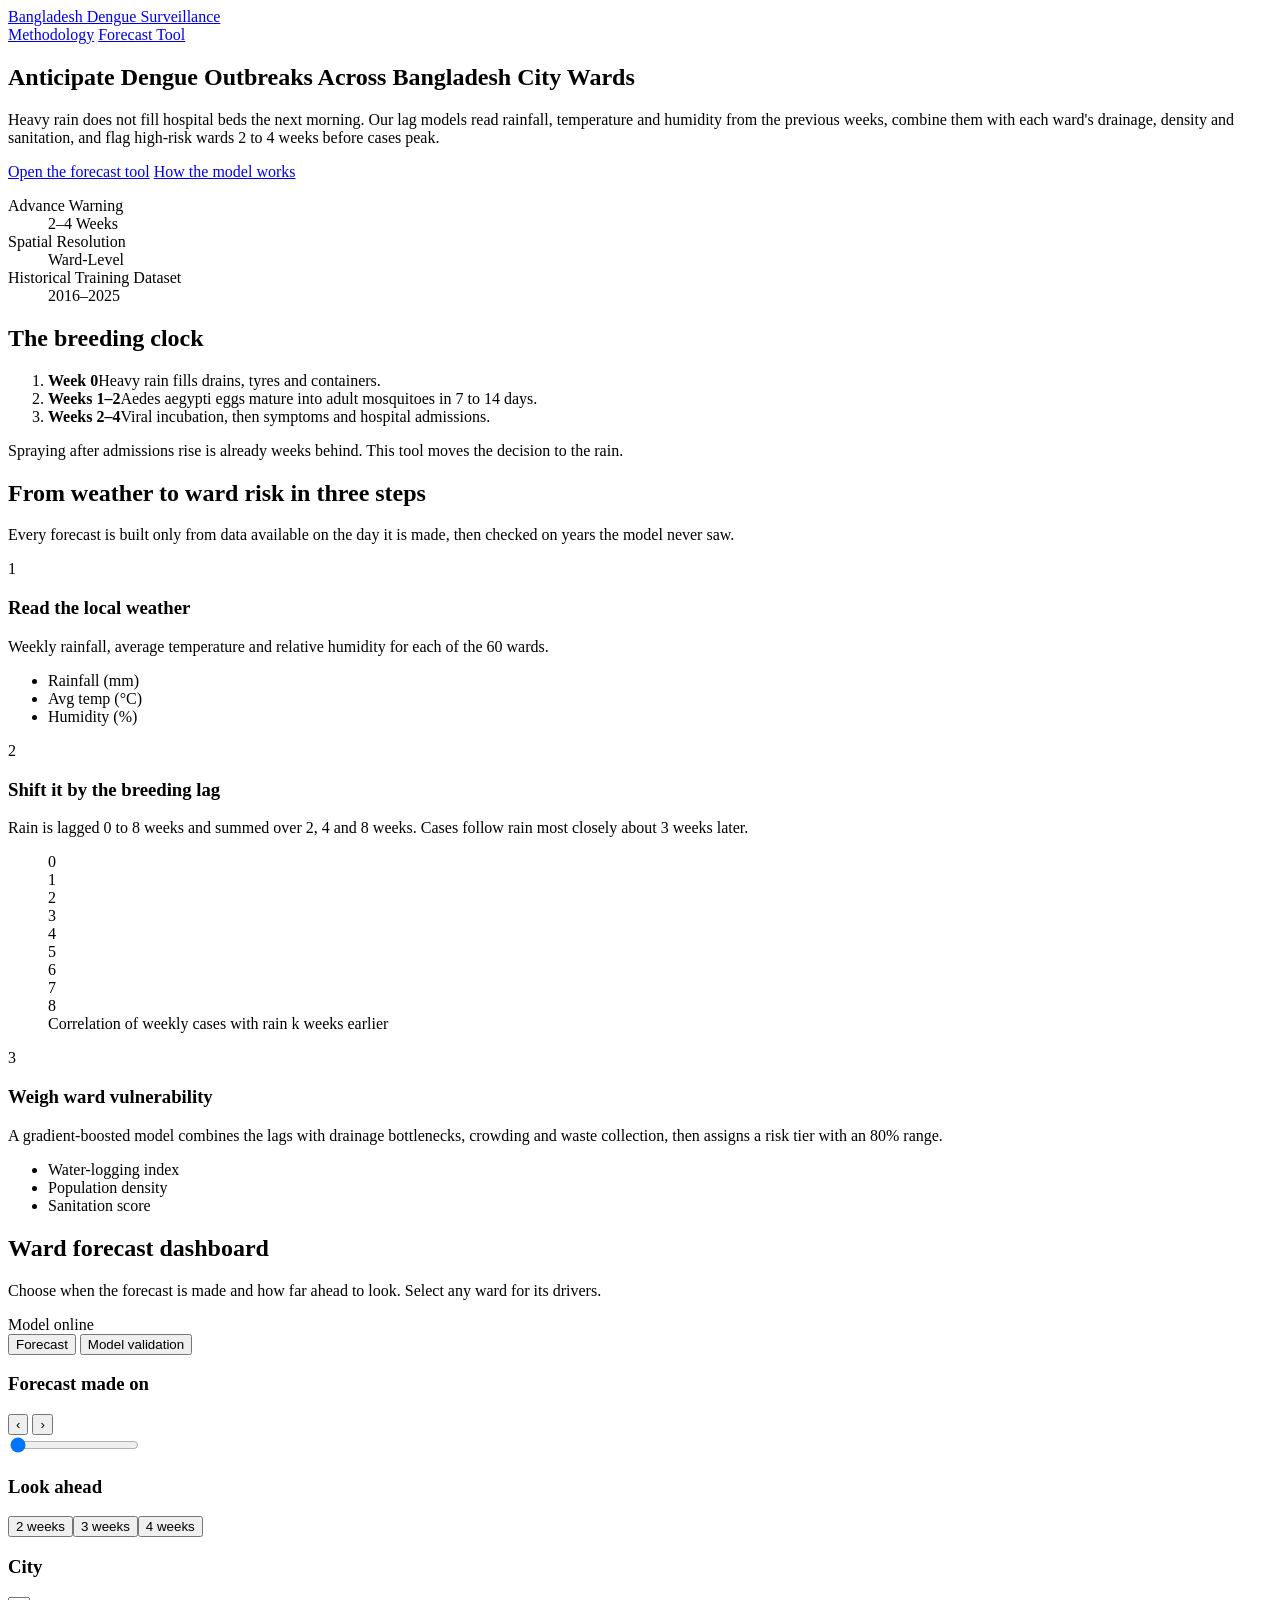
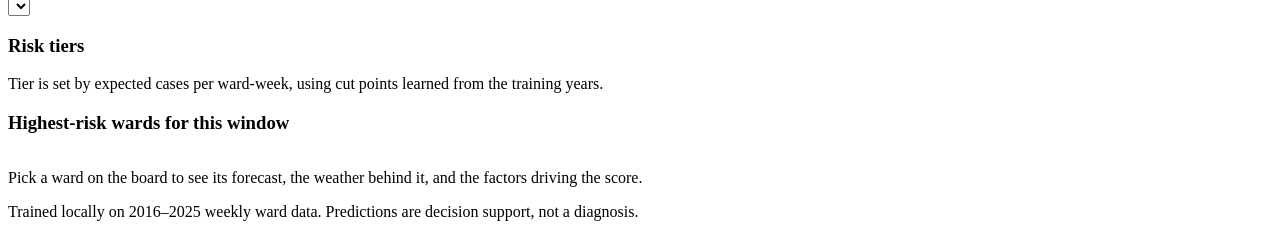
==== static/index.html @ 3d971456 "All files updated" ====
<!doctype html>
<html lang="en">
<head>
  <meta charset="utf-8">
  <meta name="viewport" content="width=device-width, initial-scale=1">
  <meta name="description" content="Ward-level dengue outbreak risk for Bangladesh city corporations, 2 to 4 weeks ahead, from rainfall, temperature and humidity lags.">
  <meta name="theme-color" content="#f8fafc">
  <title>Bangladesh Dengue Surveillance | Ward-level outbreak forecast</title>
  <link rel="stylesheet" href="static/styles.css">
</head>
<body>

<!-- ============ Floating island navigation ============ -->
<header class="lp-nav" role="banner">
  <a class="lp-nav__brand" href="#top" aria-label="Bangladesh Dengue Surveillance, back to top">
    <span class="lp-nav__brand-text">Bangladesh Dengue Surveillance</span>
  </a>
  <nav class="lp-nav__links" aria-label="Primary">
    <a class="lp-nav__ghost" href="#how-it-works">Methodology</a>
    <a class="lp-nav__cta" href="#live-dashboard">Forecast Tool</a>
  </nav>
</header>

<main id="top">

  <!-- ============ Hero ============ -->
  <section class="lp-hero" aria-labelledby="hero-title">
    <div class="lp-hero__inner">
      <div class="lp-hero__copy">
        
        <h1 id="hero-title">Anticipate Dengue Outbreaks Across Bangladesh City Wards</h1>
        <p class="lp-hero__lede">Heavy rain does not fill hospital beds the next morning. Our lag models read rainfall, temperature and humidity from the previous weeks, combine them with each ward's drainage, density and sanitation, and flag high-risk wards 2 to 4 weeks before cases peak.</p>
        <div class="lp-hero__actions">
          <a class="btn btn--primary" href="#live-dashboard">Open the forecast tool</a>
          <a class="btn btn--ghost" href="#how-it-works">How the model works</a>
        </div>
        <dl class="lp-metrics">
          <div><dt>Advance Warning</dt><dd>2&ndash;4 Weeks</dd></div>
          <div><dt>Spatial Resolution</dt><dd>Ward-Level</dd></div>
          <div><dt>Historical Training Dataset</dt><dd>2016&ndash;2025</dd></div>
        </dl>
      </div>

      <aside class="lp-hero__panel" aria-label="The breeding clock">
        <h2>The breeding clock</h2>
        <ol class="clock">
          <li><b>Week 0</b><span>Heavy rain fills drains, tyres and containers.</span></li>
          <li><b>Weeks 1&ndash;2</b><span>Aedes aegypti eggs mature into adult mosquitoes in 7 to 14 days.</span></li>
          <li><b>Weeks 2&ndash;4</b><span>Viral incubation, then symptoms and hospital admissions.</span></li>
        </ol>
        <p class="clock__foot">Spraying after admissions rise is already weeks behind. This tool moves the decision to the rain.</p>
      </aside>
    </div>
  </section>

  <!-- ============ Methodology ============ -->
  <section id="how-it-works" class="section" aria-labelledby="method-title">
    <div class="section__head">
      <h2 id="method-title">From weather to ward risk in three steps</h2>
      <p>Every forecast is built only from data available on the day it is made, then checked on years the model never saw.</p>
    </div>
    <div class="steps">
      <article class="step-card">
        <span class="step-card__no" aria-hidden="true">1</span>
        <h3>Read the local weather</h3>
        <p>Weekly rainfall, average temperature and relative humidity for each of the 60 wards.</p>
        <ul class="tags"><li>Rainfall (mm)</li><li>Avg temp (&deg;C)</li><li>Humidity (%)</li></ul>
      </article>
      <article class="step-card">
        <span class="step-card__no" aria-hidden="true">2</span>
        <h3>Shift it by the breeding lag</h3>
        <p>Rain is lagged 0 to 8 weeks and summed over 2, 4 and 8 weeks. Cases follow rain most closely about 3 weeks later.</p>
        <figure class="lagbars" aria-label="Correlation of cases with rainfall by lag, weeks 0 to 8">
          <div style="--v:.53"><i></i><span>0</span></div>
          <div style="--v:.59"><i></i><span>1</span></div>
          <div style="--v:.67"><i></i><span>2</span></div>
          <div class="is-peak" style="--v:.75"><i></i><span>3</span></div>
          <div style="--v:.68"><i></i><span>4</span></div>
          <div style="--v:.54"><i></i><span>5</span></div>
          <div style="--v:.50"><i></i><span>6</span></div>
          <div style="--v:.46"><i></i><span>7</span></div>
          <div style="--v:.41"><i></i><span>8</span></div>
          <figcaption>Correlation of weekly cases with rain k weeks earlier</figcaption>
        </figure>
      </article>
      <article class="step-card">
        <span class="step-card__no" aria-hidden="true">3</span>
        <h3>Weigh ward vulnerability</h3>
        <p>A gradient-boosted model combines the lags with drainage bottlenecks, crowding and waste collection, then assigns a risk tier with an 80% range.</p>
        <ul class="tags"><li>Water-logging index</li><li>Population density</li><li>Sanitation score</li></ul>
      </article>
    </div>
  </section>

  <!-- ============ Live forecast dashboard ============ -->
  <section id="live-dashboard" class="section section--dash" aria-labelledby="dash-title">
    <div class="dash-head">
      <div>
        <h2 id="dash-title">Ward forecast dashboard</h2>
        <p class="dash-head__sub">Choose when the forecast is made and how far ahead to look. Select any ward for its drivers.</p>
      </div>
      <div class="dash-head__side">
        <span class="status"><span class="pulse-dot" aria-hidden="true"></span>Model online</span>
        <nav class="tabs" role="tablist" aria-label="Views">
          <button type="button" role="tab" id="tab-forecast" aria-selected="true" data-view="forecast">Forecast</button>
          <button type="button" role="tab" id="tab-validation" aria-selected="false" data-view="validation">Model validation</button>
        </nav>
      </div>
    </div>

    <!-- Forecast view -->
    <div id="view-forecast" class="layout">
      <aside class="rail" aria-label="Forecast controls">
        <section class="ctl">
          <h3 class="ctl__title">Forecast made on</h3>
          <div class="datebox">
            <button type="button" id="prev" class="step" aria-label="Previous week">&lsaquo;</button>
            <output id="origin-label" class="origin" aria-live="polite"></output>
            <button type="button" id="next" class="step" aria-label="Next week">&rsaquo;</button>
          </div>
          <input id="origin-slider" type="range" min="0" value="0" aria-label="Forecast origin week">
          <div class="presets" id="presets"></div>
        </section>
        <section class="ctl">
          <h3 class="ctl__title">Look ahead</h3>
          <div class="seg" id="horizon" role="group" aria-label="Lead time in weeks">
            <button type="button" data-h="2">2 weeks</button><button type="button" data-h="3" class="on">3 weeks</button><button type="button" data-h="4">4 weeks</button>
          </div>
          <p class="hint" id="target-note"></p>
        </section>
        <section class="ctl">
          <h3 class="ctl__title"><label for="city">City</label></h3>
          <select id="city" aria-label="City filter"></select>
        </section>
        <section class="ctl">
          <h3 class="ctl__title">Risk tiers</h3>
          <ul class="legend" id="legend"></ul>
          <p class="hint">Tier is set by expected cases per ward-week, using cut points learned from the training years.</p>
        </section>
      </aside>

      <section class="center">
        <div class="summary" id="summary" aria-live="polite"></div>
        <div class="board" id="board" aria-label="Ward risk board"></div>
        <div class="panel">
          <h3 class="panel__title">Highest-risk wards for this window</h3>
          <table class="rank" id="rank"></table>
        </div>
      </section>

      <aside class="detail" id="detail" aria-live="polite">
        <p class="empty">Pick a ward on the board to see its forecast, the weather behind it, and the factors driving the score.</p>
      </aside>
    </div>

    <!-- Validation view -->
    <div id="view-validation" class="validation" hidden></div>
  </section>

</main>

<footer class="foot">
  <p>Trained locally on 2016&ndash;2025 weekly ward data. Predictions are decision support, not a diagnosis. <span id="trained"></span></p>
</footer>

<script src="static/app.js"></script>
</body>
</html>
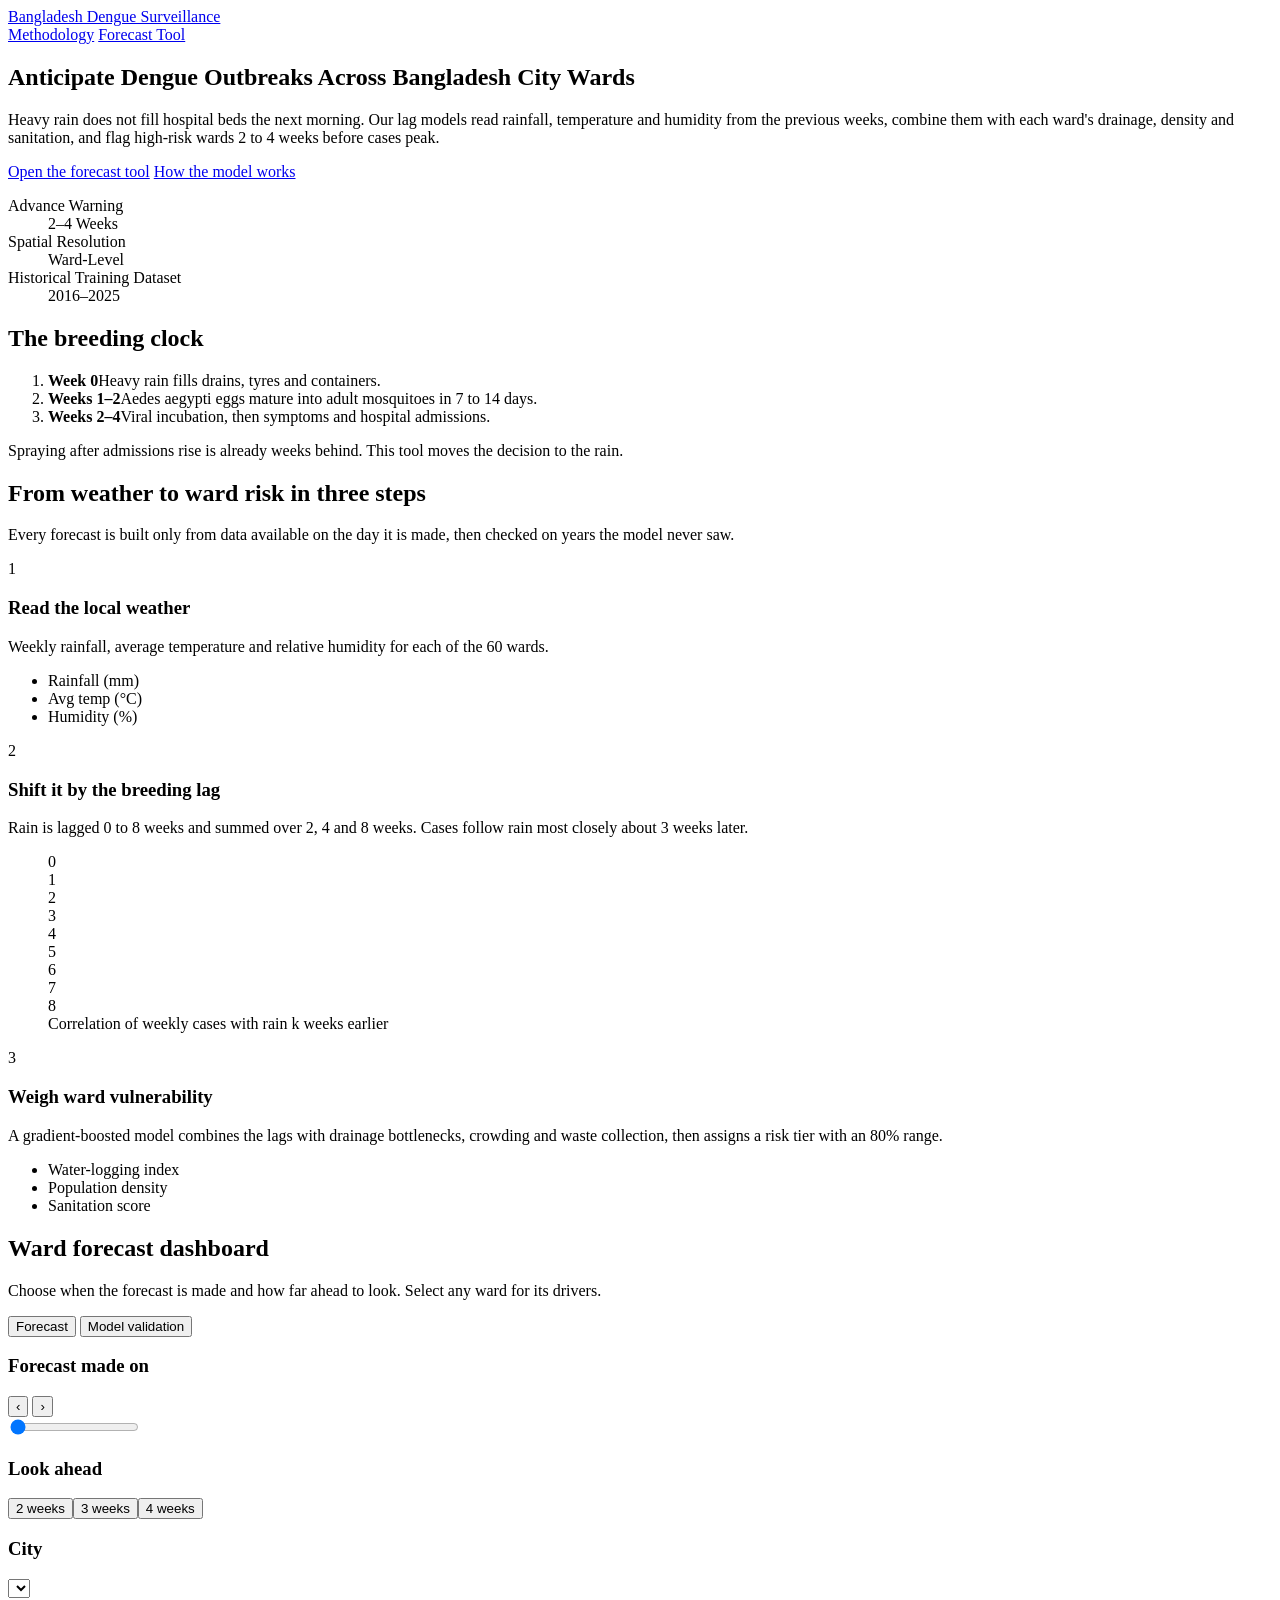
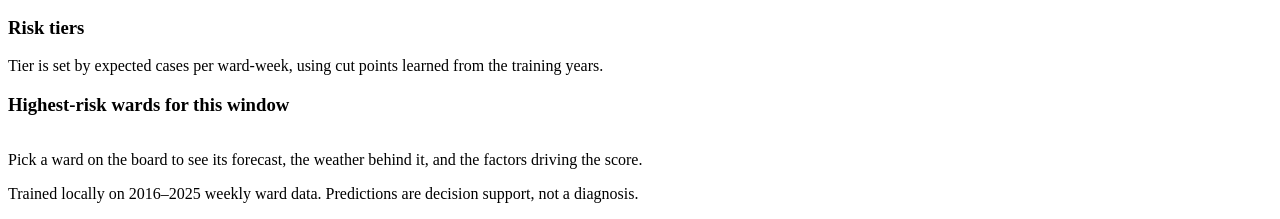
==== commit bebea57d: "removed model status heading" ====
--- a/static/index.html
+++ b/static/index.html
@@ -100,7 +100,7 @@
         <p class="dash-head__sub">Choose when the forecast is made and how far ahead to look. Select any ward for its drivers.</p>
       </div>
       <div class="dash-head__side">
-        <span class="status"><span class="pulse-dot" aria-hidden="true"></span>Model online</span>
+        <span class="status"><span class="pulse-dot" aria-hidden="true">
         <nav class="tabs" role="tablist" aria-label="Views">
           <button type="button" role="tab" id="tab-forecast" aria-selected="true" data-view="forecast">Forecast</button>
           <button type="button" role="tab" id="tab-validation" aria-selected="false" data-view="validation">Model validation</button>
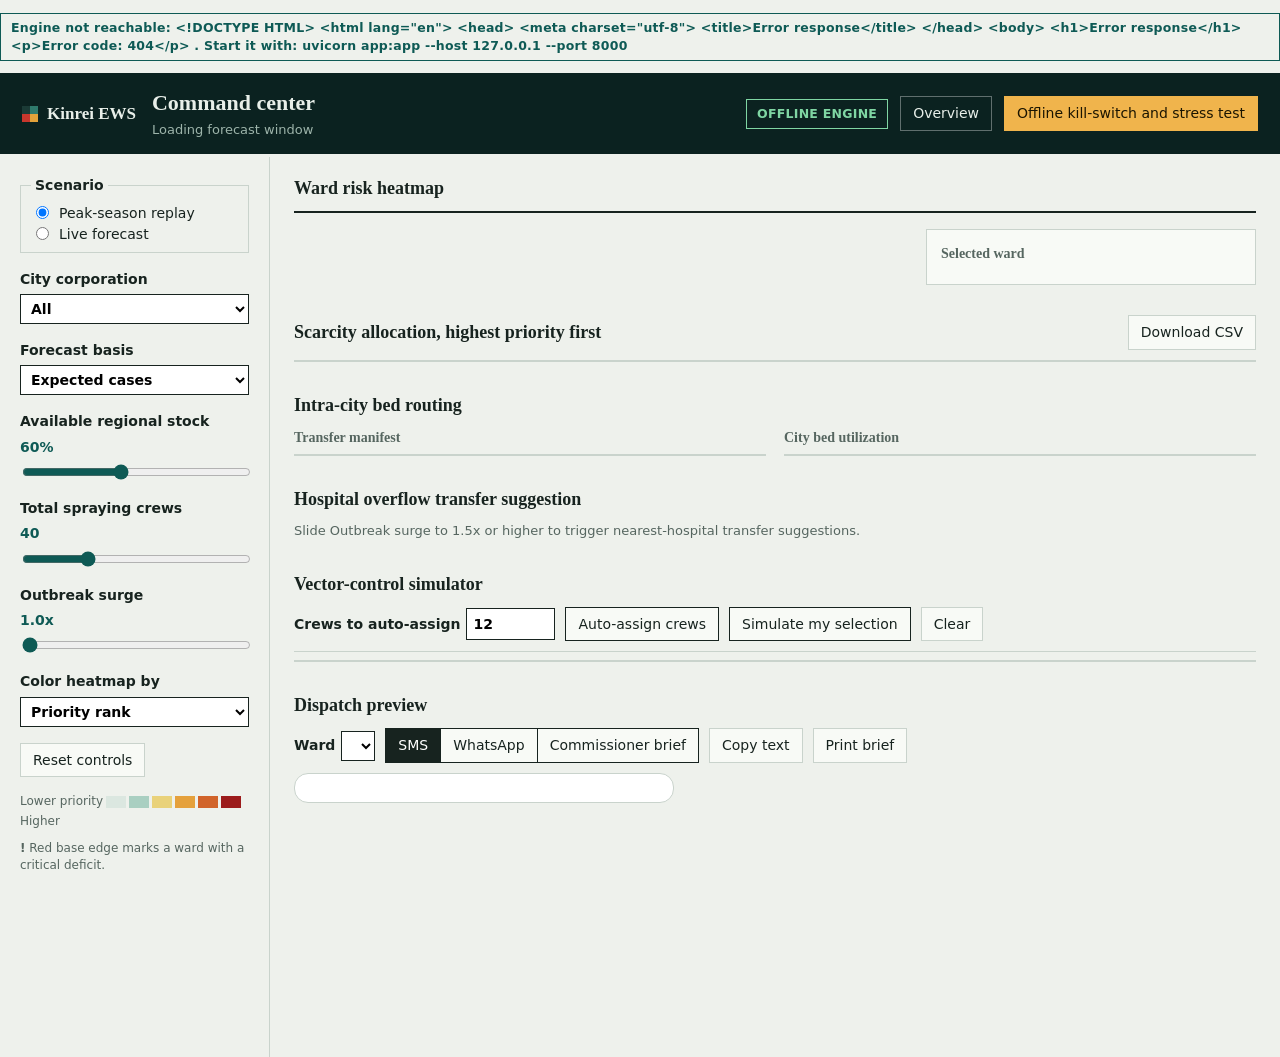
==== commit cebaf92a: "updated rest of the front end" ====
--- a/static/index.html
+++ b/static/index.html
@@ -1,168 +1,146 @@
 <!doctype html>
 <html lang="en">
 <head>
-  <meta charset="utf-8">
-  <meta name="viewport" content="width=device-width, initial-scale=1">
-  <meta name="description" content="Ward-level dengue outbreak risk for Bangladesh city corporations, 2 to 4 weeks ahead, from rainfall, temperature and humidity lags.">
-  <meta name="theme-color" content="#f8fafc">
-  <title>Bangladesh Dengue Surveillance | Ward-level outbreak forecast</title>
-  <link rel="stylesheet" href="static/styles.css">
+<meta charset="utf-8">
+<meta name="viewport" content="width=device-width, initial-scale=1">
+<title>Command center | Kinrei EWS</title>
+<link rel="icon" href="/static/logo.png">
+<link rel="stylesheet" href="/static/styles.css">
 </head>
 <body>
+<a class="skip" href="#content">Skip to results</a>
+<header class="top">
+  <div class="title">
+    <a class="brand" href="/"><span class="brand-mark" aria-hidden="true"></span>Kinrei EWS</a>
+    <h1>Command center</h1>
+    <p id="asof" class="sub">Loading forecast window</p>
+  </div>
+  <div class="top-actions">
+    <span id="mode" class="mode" role="status"> OFFLINE ENGINE </span>
+    <a class="linkbtn" href="/">Overview</a>
+    <button id="stressBtn" class="primary">Offline kill-switch and stress test</button>
+  </div>
+</header>
+<div id="progress" class="progress" aria-hidden="true"></div>
+<div id="toast" class="toast" role="alert" hidden></div>
 
-<!-- ============ Floating island navigation ============ -->
-<header class="lp-nav" role="banner">
-  <a class="lp-nav__brand" href="#top" aria-label="Bangladesh Dengue Surveillance, back to top">
-    <span class="lp-nav__brand-text">Bangladesh Dengue Surveillance</span>
-  </a>
-  <nav class="lp-nav__links" aria-label="Primary">
-    <a class="lp-nav__ghost" href="#how-it-works">Methodology</a>
-    <a class="lp-nav__cta" href="#live-dashboard">Forecast Tool</a>
-  </nav>
-</header>
+<div class="shell">
+  <aside class="rail" aria-label="Controls">
+    <fieldset>
+      <legend>Scenario</legend>
+      <label class="radio"><input type="radio" name="scenario" value="peak" checked> <span id="lblPeak">Peak-season replay</span></label>
+      <label class="radio"><input type="radio" name="scenario" value="live"> <span id="lblLive">Live forecast</span></label>
+    </fieldset>
+    <label>City corporation
+      <select id="city"><option>All</option></select>
+    </label>
+    <label>Forecast basis
+      <select id="basis"><option value="expected">Expected cases</option><option value="upper">Upper bound (q90)</option></select>
+    </label>
+    <label>Available regional stock <output id="stockO">60%</output>
+      <input id="stock" type="range" min="30" max="100" step="5" value="60">
+    </label>
+    <label>Total spraying crews <output id="crewsO">40</output>
+      <input id="crews" type="range" min="10" max="120" step="1" value="40">
+    </label>
+    <label>Outbreak surge <output id="surgeO">1.0x</output>
+      <input id="surge" type="range" min="1" max="4" step="0.25" value="1">
+    </label>
+    <label>Color heatmap by
+      <select id="colorBy"><option value="rank">Priority rank</option><option value="cases">Expected cases per week</option></select>
+    </label>
+    <button id="resetBtn" class="ghost" type="button">Reset controls</button>
+    <div class="legend" aria-label="Heatmap legend">
+      <span id="legLo">Lower priority</span>
+      <i class="t0"></i><i class="t1"></i><i class="t2"></i><i class="t3"></i><i class="t4"></i><i class="t5"></i>
+      <span id="legHi">Higher</span>
+      <p><b class="flag">!</b> Red base edge marks a ward with a critical deficit.</p>
+    </div>
+  </aside>
 
-<main id="top">
+  <main id="content" tabindex="-1">
+    <section aria-labelledby="hHeat">
+      <h2 id="hHeat">Ward risk heatmap</h2>
+      <div id="kpis" class="kpis" aria-live="polite"></div>
+      <div class="heatgrid">
+        <div id="heat" class="heat"></div>
+        <aside id="detail" class="detail" aria-labelledby="hDetail">
+          <h3 id="hDetail">Selected ward</h3>
+          <div id="detailBody"></div>
+        </aside>
+      </div>
+    </section>
 
-  <!-- ============ Hero ============ -->
-  <section class="lp-hero" aria-labelledby="hero-title">
-    <div class="lp-hero__inner">
-      <div class="lp-hero__copy">
-        
-        <h1 id="hero-title">Anticipate Dengue Outbreaks Across Bangladesh City Wards</h1>
-        <p class="lp-hero__lede">Heavy rain does not fill hospital beds the next morning. Our lag models read rainfall, temperature and humidity from the previous weeks, combine them with each ward's drainage, density and sanitation, and flag high-risk wards 2 to 4 weeks before cases peak.</p>
-        <div class="lp-hero__actions">
-          <a class="btn btn--primary" href="#live-dashboard">Open the forecast tool</a>
-          <a class="btn btn--ghost" href="#how-it-works">How the model works</a>
+    <section aria-labelledby="hAlloc">
+      <div class="sechead"><h2 id="hAlloc">Scarcity allocation, highest priority first</h2><button id="csvBtn" class="ghost" type="button">Download CSV</button></div>
+      <div class="scroll tall"><table id="alloc"></table></div>
+    </section>
+
+    <section aria-labelledby="hBeds">
+      <h2 id="hBeds">Intra-city bed routing</h2>
+      <div class="two">
+        <div><h3>Transfer manifest</h3><div class="scroll"><table id="xfer"></table></div></div>
+        <div><h3>City bed utilization</h3><div class="scroll"><table id="cityTbl"></table></div></div>
+      </div>
+    </section>
+
+    <section id="overflowCard" aria-labelledby="hOvf">
+      <h2 id="hOvf">Hospital overflow transfer suggestion</h2>
+      <p id="ovfStatus" class="sub">Slide Outbreak surge to 1.5x or higher to trigger nearest-hospital transfer suggestions.</p>
+      <div id="ovfBody" hidden>
+        <div class="simbar">
+          <label>Overflow route <select id="ovfSel"></select></label>
+          <div id="ovfTabs" class="tabs" role="tablist" aria-label="Overflow transfer format">
+            <button role="tab" data-ovftab="sms" aria-selected="true">SMS</button>
+            <button role="tab" data-ovftab="wa" aria-selected="false">WhatsApp</button>
+            <button role="tab" data-ovftab="doc" aria-selected="false">Transfer brief</button>
+          </div>
+          <button id="ovfCopyBtn" class="ghost" type="button">Copy text</button>
+          <button id="ovfPrintBtn" class="ghost" type="button">Print transfer brief</button>
         </div>
-        <dl class="lp-metrics">
-          <div><dt>Advance Warning</dt><dd>2&ndash;4 Weeks</dd></div>
-          <div><dt>Spatial Resolution</dt><dd>Ward-Level</dd></div>
-          <div><dt>Historical Training Dataset</dt><dd>2016&ndash;2025</dd></div>
-        </dl>
+        <div id="ovf-pane-sms" class="pane"><pre id="ovfSmsTxt" class="sms"></pre><p id="ovfSmsLen" class="sub"></p></div>
+        <div id="ovf-pane-wa" class="pane" hidden><pre id="ovfWaTxt" class="wa"></pre></div>
+        <div id="ovf-pane-doc" class="pane" hidden><iframe id="ovfDocFrame" title="Hospital transfer brief preview"></iframe></div>
       </div>
+    </section>
 
-      <aside class="lp-hero__panel" aria-label="The breeding clock">
-        <h2>The breeding clock</h2>
-        <ol class="clock">
-          <li><b>Week 0</b><span>Heavy rain fills drains, tyres and containers.</span></li>
-          <li><b>Weeks 1&ndash;2</b><span>Aedes aegypti eggs mature into adult mosquitoes in 7 to 14 days.</span></li>
-          <li><b>Weeks 2&ndash;4</b><span>Viral incubation, then symptoms and hospital admissions.</span></li>
-        </ol>
-        <p class="clock__foot">Spraying after admissions rise is already weeks behind. This tool moves the decision to the rain.</p>
-      </aside>
-    </div>
-  </section>
+    <section aria-labelledby="hVec">
+      <h2 id="hVec">Vector-control simulator</h2>
+      <div class="simbar">
+        <label>Crews to auto-assign <input id="auto" type="number" min="1" max="180" value="12"></label>
+        <button id="autoBtn">Auto-assign crews</button>
+        <button id="selBtn">Simulate my selection</button>
+        <button id="clrBtn" class="ghost">Clear</button>
+      </div>
+      <div id="simTotals" class="totals"></div>
+      <div class="scroll tall"><table id="board"></table></div>
+    </section>
 
-  <!-- ============ Methodology ============ -->
-  <section id="how-it-works" class="section" aria-labelledby="method-title">
-    <div class="section__head">
-      <h2 id="method-title">From weather to ward risk in three steps</h2>
-      <p>Every forecast is built only from data available on the day it is made, then checked on years the model never saw.</p>
-    </div>
-    <div class="steps">
-      <article class="step-card">
-        <span class="step-card__no" aria-hidden="true">1</span>
-        <h3>Read the local weather</h3>
-        <p>Weekly rainfall, average temperature and relative humidity for each of the 60 wards.</p>
-        <ul class="tags"><li>Rainfall (mm)</li><li>Avg temp (&deg;C)</li><li>Humidity (%)</li></ul>
-      </article>
-      <article class="step-card">
-        <span class="step-card__no" aria-hidden="true">2</span>
-        <h3>Shift it by the breeding lag</h3>
-        <p>Rain is lagged 0 to 8 weeks and summed over 2, 4 and 8 weeks. Cases follow rain most closely about 3 weeks later.</p>
-        <figure class="lagbars" aria-label="Correlation of cases with rainfall by lag, weeks 0 to 8">
-          <div style="--v:.53"><i></i><span>0</span></div>
-          <div style="--v:.59"><i></i><span>1</span></div>
-          <div style="--v:.67"><i></i><span>2</span></div>
-          <div class="is-peak" style="--v:.75"><i></i><span>3</span></div>
-          <div style="--v:.68"><i></i><span>4</span></div>
-          <div style="--v:.54"><i></i><span>5</span></div>
-          <div style="--v:.50"><i></i><span>6</span></div>
-          <div style="--v:.46"><i></i><span>7</span></div>
-          <div style="--v:.41"><i></i><span>8</span></div>
-          <figcaption>Correlation of weekly cases with rain k weeks earlier</figcaption>
-        </figure>
-      </article>
-      <article class="step-card">
-        <span class="step-card__no" aria-hidden="true">3</span>
-        <h3>Weigh ward vulnerability</h3>
-        <p>A gradient-boosted model combines the lags with drainage bottlenecks, crowding and waste collection, then assigns a risk tier with an 80% range.</p>
-        <ul class="tags"><li>Water-logging index</li><li>Population density</li><li>Sanitation score</li></ul>
-      </article>
-    </div>
-  </section>
+    <section aria-labelledby="hDisp">
+      <h2 id="hDisp">Dispatch preview</h2>
+      <div class="simbar">
+        <label>Ward <select id="wardSel"></select></label>
+        <div id="dispTabs" class="tabs" role="tablist">
+          <button role="tab" data-tab="sms" aria-selected="true">SMS</button>
+          <button role="tab" data-tab="wa" aria-selected="false">WhatsApp</button>
+          <button role="tab" data-tab="doc" aria-selected="false">Commissioner brief</button>
+        </div>
+        <button id="copyBtn" class="ghost">Copy text</button>
+        <button id="printBtn" class="ghost">Print brief</button>
+      </div>
+      <div id="pane-sms" class="pane"><pre id="smsTxt" class="sms"></pre><p id="smsLen" class="sub"></p></div>
+      <div id="pane-wa" class="pane" hidden><pre id="waTxt" class="wa"></pre></div>
+      <div id="pane-doc" class="pane" hidden><iframe id="docFrame" title="Commissioner brief preview"></iframe></div>
+    </section>
+  </main>
+</div>
 
-  <!-- ============ Live forecast dashboard ============ -->
-  <section id="live-dashboard" class="section section--dash" aria-labelledby="dash-title">
-    <div class="dash-head">
-      <div>
-        <h2 id="dash-title">Ward forecast dashboard</h2>
-        <p class="dash-head__sub">Choose when the forecast is made and how far ahead to look. Select any ward for its drivers.</p>
-      </div>
-      <div class="dash-head__side">
-        <span class="status"><span class="pulse-dot" aria-hidden="true">
-        <nav class="tabs" role="tablist" aria-label="Views">
-          <button type="button" role="tab" id="tab-forecast" aria-selected="true" data-view="forecast">Forecast</button>
-          <button type="button" role="tab" id="tab-validation" aria-selected="false" data-view="validation">Model validation</button>
-        </nav>
-      </div>
-    </div>
-
-    <!-- Forecast view -->
-    <div id="view-forecast" class="layout">
-      <aside class="rail" aria-label="Forecast controls">
-        <section class="ctl">
-          <h3 class="ctl__title">Forecast made on</h3>
-          <div class="datebox">
-            <button type="button" id="prev" class="step" aria-label="Previous week">&lsaquo;</button>
-            <output id="origin-label" class="origin" aria-live="polite"></output>
-            <button type="button" id="next" class="step" aria-label="Next week">&rsaquo;</button>
-          </div>
-          <input id="origin-slider" type="range" min="0" value="0" aria-label="Forecast origin week">
-          <div class="presets" id="presets"></div>
-        </section>
-        <section class="ctl">
-          <h3 class="ctl__title">Look ahead</h3>
-          <div class="seg" id="horizon" role="group" aria-label="Lead time in weeks">
-            <button type="button" data-h="2">2 weeks</button><button type="button" data-h="3" class="on">3 weeks</button><button type="button" data-h="4">4 weeks</button>
-          </div>
-          <p class="hint" id="target-note"></p>
-        </section>
-        <section class="ctl">
-          <h3 class="ctl__title"><label for="city">City</label></h3>
-          <select id="city" aria-label="City filter"></select>
-        </section>
-        <section class="ctl">
-          <h3 class="ctl__title">Risk tiers</h3>
-          <ul class="legend" id="legend"></ul>
-          <p class="hint">Tier is set by expected cases per ward-week, using cut points learned from the training years.</p>
-        </section>
-      </aside>
-
-      <section class="center">
-        <div class="summary" id="summary" aria-live="polite"></div>
-        <div class="board" id="board" aria-label="Ward risk board"></div>
-        <div class="panel">
-          <h3 class="panel__title">Highest-risk wards for this window</h3>
-          <table class="rank" id="rank"></table>
-        </div>
-      </section>
-
-      <aside class="detail" id="detail" aria-live="polite">
-        <p class="empty">Pick a ward on the board to see its forecast, the weather behind it, and the factors driving the score.</p>
-      </aside>
-    </div>
-
-    <!-- Validation view -->
-    <div id="view-validation" class="validation" hidden></div>
-  </section>
-
-</main>
-
-<footer class="foot">
-  <p>Trained locally on 2016&ndash;2025 weekly ward data. Predictions are decision support, not a diagnosis. <span id="trained"></span></p>
-</footer>
-
-<script src="static/app.js"></script>
+<dialog id="stress">
+  <h2>Offline kill-switch and outbreak stress test</h2>
+  <p id="stressSum" class="sub"></p>
+  <ul id="stressList" class="checks"></ul>
+  <button id="stressClose" class="primary">Close</button>
+</dialog>
+<script src="/static/app.js"></script>
 </body>
 </html>
--- a/static/styles.css
+++ b/static/styles.css
@@ -0,0 +1,102 @@
+:root{--bg:#eef1ec;--panel:#f8faf6;--ink:#17231f;--mute:#566660;--line:#c9d3cc;--teal:#0e5a55;--amber:#d9962b;--red:#b42318;
+--t0:#dbe7e0;--t1:#a9cfc1;--t2:#e9d27a;--t3:#e5a13c;--t4:#d1642a;--t5:#9c1c1c;
+--serif:"Iowan Old Style","Palatino Linotype",Palatino,Georgia,serif;--sans:system-ui,-apple-system,"Segoe UI",Roboto,Arial,sans-serif}
+*{box-sizing:border-box}
+body{margin:0;background:var(--bg);color:var(--ink);font:14px/1.45 var(--sans)}
+h1,h2,h3{font-family:var(--serif);font-weight:600;margin:0}
+h1{font-size:22px}
+.skip{position:absolute;left:-999px;top:6px;background:#f0b44c;color:#000;padding:8px 12px;z-index:30}.skip:focus{left:8px} h2{font-size:18px;margin-bottom:10px} h3{font-size:14px;margin:0 0 6px;color:var(--mute)}
+.sub{margin:2px 0 0;color:var(--mute);font-size:13px}
+.top{display:flex;justify-content:space-between;align-items:center;gap:16px;flex-wrap:wrap;padding:14px 22px;background:#0b2220;color:#e8efe9}
+.top .sub{color:#9db4aa}
+.title{display:grid;grid-template-columns:auto 1fr;column-gap:16px;align-items:baseline}
+.title .sub{grid-column:2}
+.brand{grid-row:1/3;display:flex;align-items:center;gap:9px;font:600 17px var(--serif);color:inherit;text-decoration:none;align-self:center}
+.brand-mark{width:16px;height:16px;display:inline-block;background:conic-gradient(#2f7a6c 0 25%,#e3a23a 0 50%,#c8372d 0 75%,#1b3b36 0)}
+.linkbtn{color:#e8efe9;text-decoration:none;padding:6px 12px;border:1px solid rgba(255,255,255,.35)}.linkbtn:hover{background:rgba(255,255,255,.1)}
+.top .mode{border-color:#7fd6a3;color:#7fd6a3}
+.top button.primary{background:#f0b44c;border-color:#f0b44c;color:#1b1500}.top button.primary:hover{background:#ffc96b}
+.top-actions{display:flex;align-items:center;gap:12px;flex-wrap:wrap}
+.mode{border:1.5px solid var(--teal);color:var(--teal);padding:5px 10px;font-weight:600;font-size:12.5px;letter-spacing:.02em}
+button{font:inherit;padding:6px 12px;border:1px solid var(--ink);background:var(--panel);color:var(--ink);cursor:pointer}
+button:hover{background:#e3eae4} button.primary{background:var(--ink);color:#fff} button.primary:hover{background:var(--teal)}
+button.ghost{border-color:var(--line)}
+:focus-visible{outline:3px solid var(--amber);outline-offset:2px}
+.shell{display:grid;grid-template-columns:270px 1fr;gap:0;align-items:start}
+.rail{position:sticky;top:0;padding:18px 20px;border-right:1px solid var(--line);display:flex;flex-direction:column;gap:16px;min-height:100vh}
+.rail label{display:flex;flex-direction:column;gap:5px;font-weight:600}
+.rail output{float:right;font-variant-numeric:tabular-nums;color:var(--teal)}
+select,input[type=number]{font:inherit;padding:5px 6px;border:1px solid var(--ink);background:#fff}
+input[type=range]{width:100%;accent-color:var(--teal)}
+fieldset{border:1px solid var(--line);padding:8px 10px;margin:0} legend{font-weight:600;padding:0 4px}
+.radio{flex-direction:row!important;align-items:flex-start;font-weight:400!important;gap:7px!important}
+.legend{font-size:12px;color:var(--mute);display:flex;flex-wrap:wrap;align-items:center;gap:3px}
+.legend i{display:inline-block;width:20px;height:12px}.legend p{margin:6px 0 0;flex-basis:100%}
+.t0{background:var(--t0)}.t1{background:var(--t1)}.t2{background:var(--t2)}.t3{background:var(--t3)}.t4{background:var(--t4)}.t5{background:var(--t5)}
+main{padding:18px 24px 60px;display:flex;flex-direction:column;gap:30px;min-width:0}
+.heat{display:flex;flex-direction:column;gap:8px}
+.hrow{display:grid;grid-template-columns:120px 1fr;align-items:center;gap:10px}
+.hrow>span{font-family:var(--serif);font-size:14px;line-height:1.2}.hrow small{display:block;color:var(--mute);font-family:var(--sans)}
+.tiles{display:flex;flex-wrap:wrap;gap:4px}
+.tile{width:46px;height:40px;padding:0;display:flex;align-items:center;justify-content:center;font-weight:600;font-variant-numeric:tabular-nums;border:1px solid rgba(0,0,0,.25);border-bottom-width:1px;position:relative}
+.tile.t5,.tile.t4{color:#fff}
+.tile.def{border-bottom:6px solid var(--red)}
+.tile.sel{outline:3px solid var(--ink);outline-offset:1px}
+.totals{display:flex;flex-wrap:wrap;gap:6px 22px;margin-top:10px;padding-top:8px;border-top:1px solid var(--line);font-size:13px}
+.totals b{font-variant-numeric:tabular-nums}.totals .bad{color:var(--red);font-weight:700}
+.scroll{overflow:auto;border:1px solid var(--line);background:var(--panel);max-height:230px}.scroll.tall{max-height:380px}
+table{border-collapse:collapse;width:100%;font-variant-numeric:tabular-nums}
+th,td{padding:5px 9px;text-align:left;border-bottom:1px solid var(--line);white-space:nowrap}
+th{position:sticky;top:0;background:#e3eae4;font-weight:600;z-index:1}
+td.n,th.n{text-align:right} tbody tr{cursor:pointer} tbody tr:hover{background:#e9efe9} tr.sel td{background:#dde9e2}
+tr.dep td{background:#e6f1d9}
+.badge{display:inline-block;padding:1px 7px;font-size:12px;font-weight:700;color:#fff;background:var(--red)}
+.ok{color:var(--teal);font-weight:600}
+.two{display:grid;grid-template-columns:1fr 1fr;gap:18px}
+.simbar{display:flex;flex-wrap:wrap;align-items:center;gap:10px;margin-bottom:10px}
+.simbar label{display:flex;align-items:center;gap:6px;font-weight:600}
+.tabs{display:flex}.tabs button{border-right-width:0}.tabs button:last-child{border-right-width:1px}
+.tabs button[aria-selected=true]{background:var(--ink);color:#fff}
+.pane pre{margin:0;padding:14px;background:#fff;border:1px solid var(--line);white-space:pre-wrap;font:13px/1.5 var(--sans)}
+.pane pre.sms{max-width:380px;border-radius:14px;font-size:15px}
+iframe{width:100%;height:520px;border:1px solid var(--line);background:#fff}
+dialog{max-width:640px;width:92%;border:2px solid var(--ink);background:var(--panel);padding:20px}
+dialog::backdrop{background:rgba(23,35,31,.45)}
+.checks{list-style:none;margin:12px 0;padding:0;display:flex;flex-direction:column;gap:6px}
+.checks li{display:grid;grid-template-columns:62px 1fr;gap:8px;padding:6px 0;border-bottom:1px solid var(--line)}
+.checks .pass{color:var(--teal);font-weight:700}.checks .fail{color:var(--red);font-weight:700}.checks small{display:block;color:var(--mute)}
+@media (max-width:900px){.shell{grid-template-columns:1fr}.rail{position:static;min-height:0;border-right:0;border-bottom:1px solid var(--line)}.two{grid-template-columns:1fr}.hrow{grid-template-columns:1fr}}
+@media print{.rail,.top,main>section:not(:last-child),.simbar,dialog{display:none!important}.shell{display:block}main{padding:0}}
+
+.progress{height:3px;background:transparent;position:sticky;top:0;z-index:20;overflow:hidden}
+.progress.on{background:linear-gradient(90deg,transparent,var(--amber),transparent);background-size:40% 100%;background-repeat:no-repeat;animation:slide 1s linear infinite}
+@keyframes slide{from{background-position:-40% 0}to{background-position:140% 0}}
+.toast{position:fixed;right:16px;bottom:16px;max-width:420px;background:var(--red);color:#fff;padding:10px 14px;z-index:40;font-weight:600}
+.skip,.toast[hidden]{display:revert}.toast[hidden]{display:none}
+main:focus{outline:none}
+.sechead{display:flex;justify-content:space-between;align-items:center;gap:10px;margin-bottom:10px}.sechead h2{margin:0}
+.rail .ghost{align-self:flex-start}
+.kpis{display:grid;grid-template-columns:repeat(auto-fit,minmax(150px,1fr));border-top:2px solid var(--ink);margin-bottom:16px}
+.kpi{padding:10px 14px 8px 0;display:flex;flex-direction:column;gap:1px}
+.kpi+.kpi{padding-left:14px;border-left:1px solid var(--line)}
+.kpi .kl{font-size:12.5px;color:var(--mute)}
+.kpi b{font:500 28px/1.15 var(--serif);font-variant-numeric:tabular-nums}
+.kpi small{font-size:12.5px;color:var(--mute)}
+.kpi.bad b{color:var(--red)}.kpi.ok b{color:var(--teal)}
+.heatgrid{display:grid;grid-template-columns:minmax(0,1fr) 330px;gap:24px;align-items:start}
+.detail{border:1px solid var(--line);background:var(--panel);padding:14px;position:sticky;top:12px}
+.detail .dn{margin:0 0 8px;font-size:15px}
+.detail .chart{background:#fff;border:1px solid var(--line);padding:6px}
+.detail .chart svg{display:block;width:100%;height:auto}
+.detail .chart text{font:10.5px var(--sans);fill:var(--mute)}
+.detail .band-area{fill:rgba(209,100,42,.2)}.detail .line{fill:none;stroke:var(--t4);stroke-width:2.4}.detail .dot{fill:var(--t4)}.detail .grid{stroke:var(--line)}.detail .val{fill:var(--ink);font-weight:600}
+.cap{font-size:12.5px;color:var(--mute);margin:6px 0 10px}
+dl.facts{margin:0;display:flex;flex-direction:column}
+dl.facts div{display:flex;justify-content:space-between;gap:12px;padding:5px 0;border-top:1px solid var(--line);font-size:13px}
+dl.facts dt{color:var(--mute)}dl.facts dd{margin:0;text-align:right;font-variant-numeric:tabular-nums}
+.bad{color:var(--red);font-weight:700}
+.tile{cursor:pointer}.tile:hover{filter:brightness(.95)}
+@media (max-width:1100px){.heatgrid{grid-template-columns:1fr}.detail{position:static}}
+@media (prefers-reduced-motion:reduce){.progress.on{animation:none}}
+@media print{.progress,.toast,.skip{display:none!important}}
+.two>div{min-width:0}
